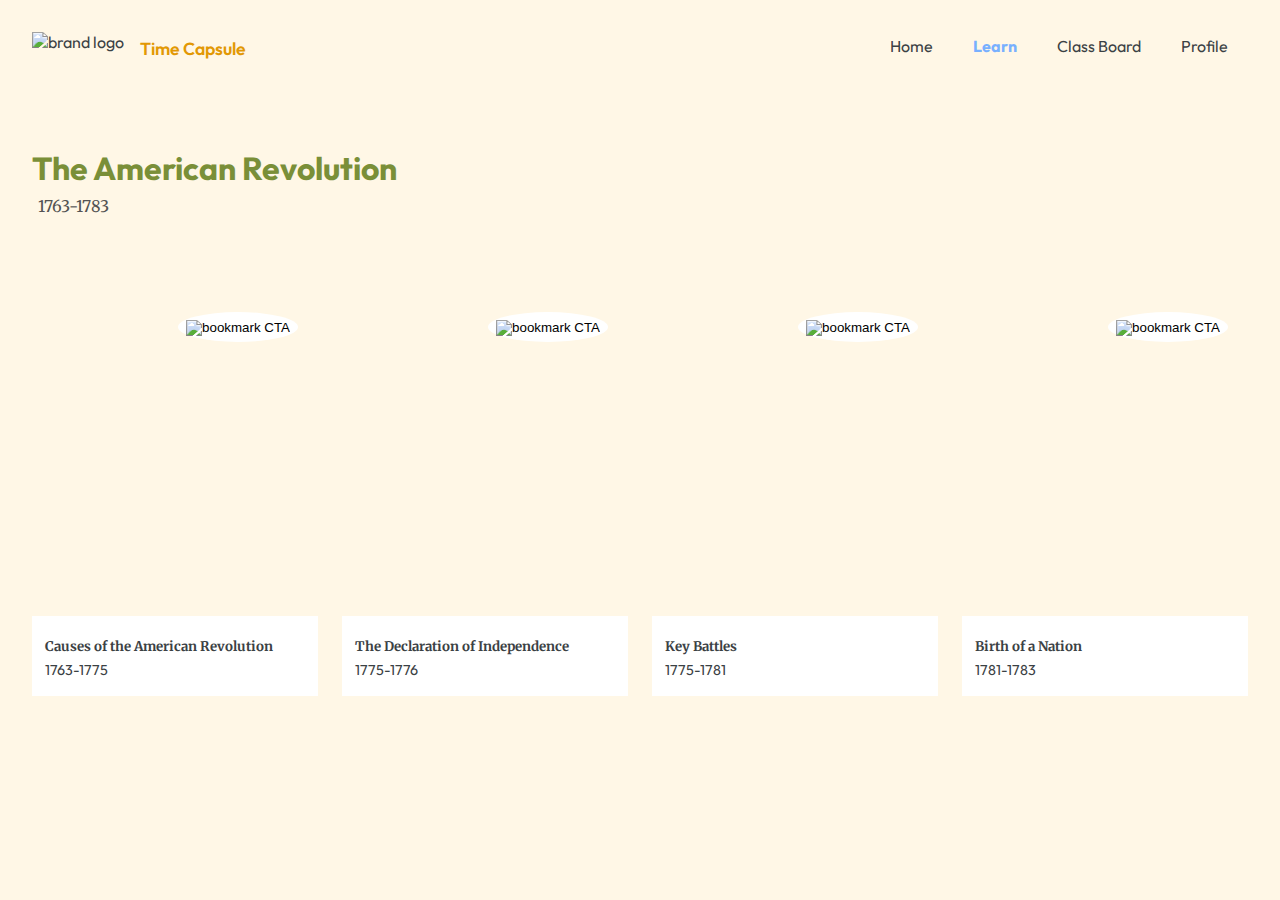
==== History Unit Page.html @ 4e30129a "Moved Files" ====
<!DOCTYPE html>
<html lang="en">
<head>
    <meta charset="UTF-8">
    <meta name="viewport" content="width=device-width, initial-scale=1.0">
    <link rel="preconnect" href="https://fonts.googleapis.com">
<link rel="preconnect" href="https://fonts.gstatic.com" crossorigin>
<link href="https://fonts.googleapis.com/css2?family=Outfit:wght@100..900&display=swap" rel="stylesheet">

<link rel="preconnect" href="https://fonts.googleapis.com">
<link rel="preconnect" href="https://fonts.gstatic.com" crossorigin>
<link href="https://fonts.googleapis.com/css2?family=Merriweather:ital,wght@0,300;0,400;0,700;0,900;1,300;1,400;1,700;1,900&family=Outfit:wght@100..900&display=swap" rel="stylesheet">
    <link rel="stylesheet" href="./History Unit Page.css">
    <script defer src="./app.js"></script>
    <title>Learn History in Real Time!</title>
</head>
<body>
    <nav>
        <div class="logo">
            <img src="https://static.vecteezy.com/system/resources/previews/009/385/559/non_2x/egyptian-pyramid-clipart-design-illustration-free-png.png" height="28rem" alt="brand logo">
            <a href="./Topics Page.html">
            <span class="company-name">Time Capsule</span>
            </a>
        </div>
        <div>
            <ul class="nav__links">
                <div class="cta">
                    <span class="icon"><img src="./Images/home 2.svg" height="18px"/></span>
                    <a id="homepage" href="./Topics Page.html">
                       <li>Home</li>
                    </a>
                </div>
                <div class="cta">
                    <span class="icon"><img src="./Images/clipboard-edit-1.svg" height="18px"/></span>
                    <li class="learn-link">Learn</li> 
                </div>
                <div class="cta">
                    <span class="icon"><img src="./Images/award 1.svg" height="20px"/></span>
                    <li>Class Board</li>
                </div>
                <div class="cta">
                    <span class="icon"><img src="./Images/user-circle-2 1.svg" height="20px"/></span>
                    <li>Profile</li>
                </div>
            </ul>
        </div>
    </nav>

    <header>
        <h1>The American Revolution</h1>
        <h3>1763-1783</h3>
    </header>

    <div class="container__grid">
        <div class="grid__card" id="image-1">
            <div class="bookmark__cta">
                <button class="saved">
                    <img src="./Images/bookmark.svg" height="16px" alt="bookmark CTA">
                </button>
            </div>
            <div class="card__description">
                <h5>Causes of the American Revolution</h5>
                <p>1763-1775</p>
            </div>
        </div>
    
        <div class="grid__card" id="image-2">
            <div class="bookmark__cta">
                <button class="saved">
                    <img src="./Images/bookmark.svg" height="16px" alt="bookmark CTA">
                </button>
            </div>
            <div class="card__description">
                <h5>The Declaration of Independence</h5>
                <p>1775-1776</p>
            </div>
        </div>

        <div class="grid__card" id="image-3">
            <a id ="key__battles" href="./Lesson Page.html">
            <div class="bookmark__cta">
                <button class="saved">
                    <img src="./Images/bookmark.svg" height="16px" alt="bookmark CTA">
                </button>
            </div>
            <div class="card__description">
                <h5>Key Battles</h5>
                <p>1775-1781</p>
            </div>
            </a>
        </div>

        <div class="grid__card" id="image-4">
            <div class="bookmark__cta">
                <button class="saved">
                    <img src="./Images/bookmark.svg" height="16px" alt="bookmark CTA">
                </button>
            </div>
            <div class="card__description">
                <h5>Birth of a Nation</h5>
                <p>1781-1783</p>
            </div>
        </div>


</body>
</html>
---- History Unit Page.css ----
body {
    font-family: Outfit;
    margin: 0 auto; 
    color: #3b4144;
    background-color: #FFF7E6;
}

nav{
    display:flex;
    align-items:center;
    justify-content: space-between;
    padding: 0 32px;
}

header{
    display:flex;
    flex-direction: column;
}
    
.logo{
    padding:1.8rem 0;
    display:flex;
    align-items:end;
}

.company-name{
    padding-left:1rem;
    font-size:1.1rem;
    font-weight:600;
    font-family:Outfit;
    color: #E29804;
}

ul{
    display:flex;
    list-style: none;
    justify-content: space-between;
}

li{
    padding: 20px;
}

.icon{
    display: none;
}

h1{
    margin:32px;
    color:#7A8F38;
    margin-bottom: 0;
    padding-top:24px;
}

h3{
    margin:32px;
    margin-top:8px;
    font-family: Merriweather;
    font-size: 1rem;
    font-weight:400;
    padding-left:6px;
    color: #535353;
}
.learn-link{
    font-weight:700;
    color:#78B0FF;
}

#homepage:hover{
font-weight:600;
color:#7A8F38;
}

.container__grid {
    display: grid;
    grid-template-columns: 1fr 1fr 1fr 1fr;
    grid-gap:24px;
    padding: 16px 0;
    margin:32px;
}

.grid__card{
    background-color: lightgray;
    display:flex;
    flex-direction: column;
    position:relative;
    max-height:30rem;
    max-width: 40rem;
    border-radius: 4px;
 }

 .bookmark__cta{
    display:block;
    position: absolute;
    top: 8px;
    right:12px;
    z-index:2;
    padding: 8px;
 }


 #image-1{
    background: url(https://images.fineartamerica.com/images/artworkimages/mediumlarge/1/the-american-revolution-george-everett.jpg) no-repeat center center;
 }

 #image-2{
    background: url(https://images.fineartamerica.com/images/artworkimages/mediumlarge/2/writing-the-declaration-of-independence-war-is-hell-store.jpg) no-repeat center center;
 }

 #image-3{
    background: url(https://static.wixstatic.com/media/8fc69e_ddc22d4483a74976a8e27f26be1825c8~mv2.jpg/v1/fill/w_640,h_416,al_c,q_80,usm_0.66_1.00_0.01,enc_auto/8fc69e_ddc22d4483a74976a8e27f26be1825c8~mv2.jpg) no-repeat center center;
 }

 #image-4{
    background: url(https://render.fineartamerica.com/images/images-profile-flow/400/images/artworkimages/mediumlarge/2/birth-of-the-flag-henry-mosler.jpg) no-repeat center center;
 }

 .card__description{
    display:flex;
    flex-direction: column;
    background-color:white;
    margin-top:20rem;
    height:5rem;
}

a{
    text-decoration: none;
    color:#3b4144;
    
}

a:hover{
    color:#F04112;
}

h5{
    font-family: Merriweather;
    margin-bottom: 6px;
    margin-left:.8rem;
}

p{
    font-size: .9rem;
    margin-top: 0;
    margin-left:.8rem;
}

button{
    background: url(./Images/bookmark.svg) no repeat;
    cursor: pointer;
    border-radius: 50%;
    border-style:none;
    background-color: white;
    padding:8px;
    padding-bottom:6px;
}
   

button:hover {
    background-color: #78B0FF;
  }

@media (max-width:600px){

    .cta{
        display:flex;
        align-items:center;
        flex-direction: column;
        justify-content: center;

    }

.icon{
    display:block;
    margin-top: 12px;
    
}

  .nav__links{
    display: flex;
    flex-direction: row;
    position:fixed;
    background-color: #024F8A;
    font-size:.9rem;
    margin: 0; 
    padding: 0 24px; 
    color:white;
    bottom: 0;
    left: 0;
    right: 0;
    z-index: 5
  }

  li{
    padding:8px;
    margin-bottom:8px;
  }

  .learn-link{
    font-weight:600;
    color:#FAA9A5;
}

.container__grid {
    display: grid;
    grid-template-columns: 1fr 1fr;
    grid-template-rows: 1fr 1fr;
    margin: 12px;
    padding:0px;
    margin-bottom: 8rem;
}

h1{
    font-size:1.9rem;
    margin:16px;
    margin-bottom: 32px;
}

a{
    text-decoration: none;
    color:#fff;
}

h1{
    margin-bottom: 0;
}

h3{
    margin-left:16px;
}

.card__description{
    padding:0px 8px 12px;
}

#homepage:hover{
    display:none;
    }

button:hover{
    display: none;
}

#key__battles{
    color:#3b4144;
}
a:hover{
    display: none;
}

}
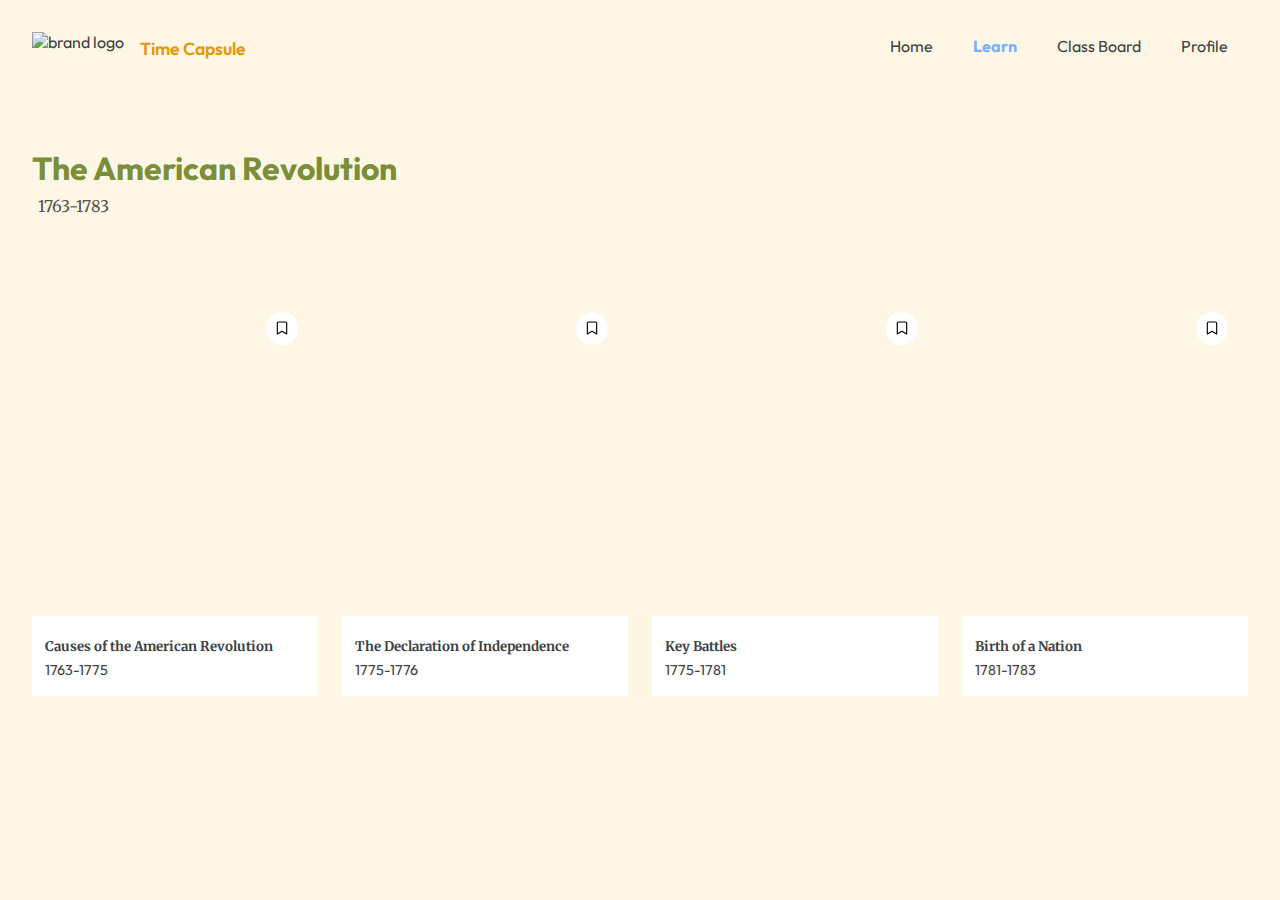
==== commit c8eeb2f6: "Changed File Name" ====
--- a/History Unit Page.html
+++ b/History Unit Page.html
@@ -18,7 +18,7 @@
     <nav>
         <div class="logo">
             <img src="https://static.vecteezy.com/system/resources/previews/009/385/559/non_2x/egyptian-pyramid-clipart-design-illustration-free-png.png" height="28rem" alt="brand logo">
-            <a href="./Topics Page.html">
+            <a href="./index.html">
             <span class="company-name">Time Capsule</span>
             </a>
         </div>
@@ -26,7 +26,7 @@
             <ul class="nav__links">
                 <div class="cta">
                     <span class="icon"><img src="./Images/home 2.svg" height="18px"/></span>
-                    <a id="homepage" href="./Topics Page.html">
+                    <a id="homepage" href="./index.html">
                        <li>Home</li>
                     </a>
                 </div>
